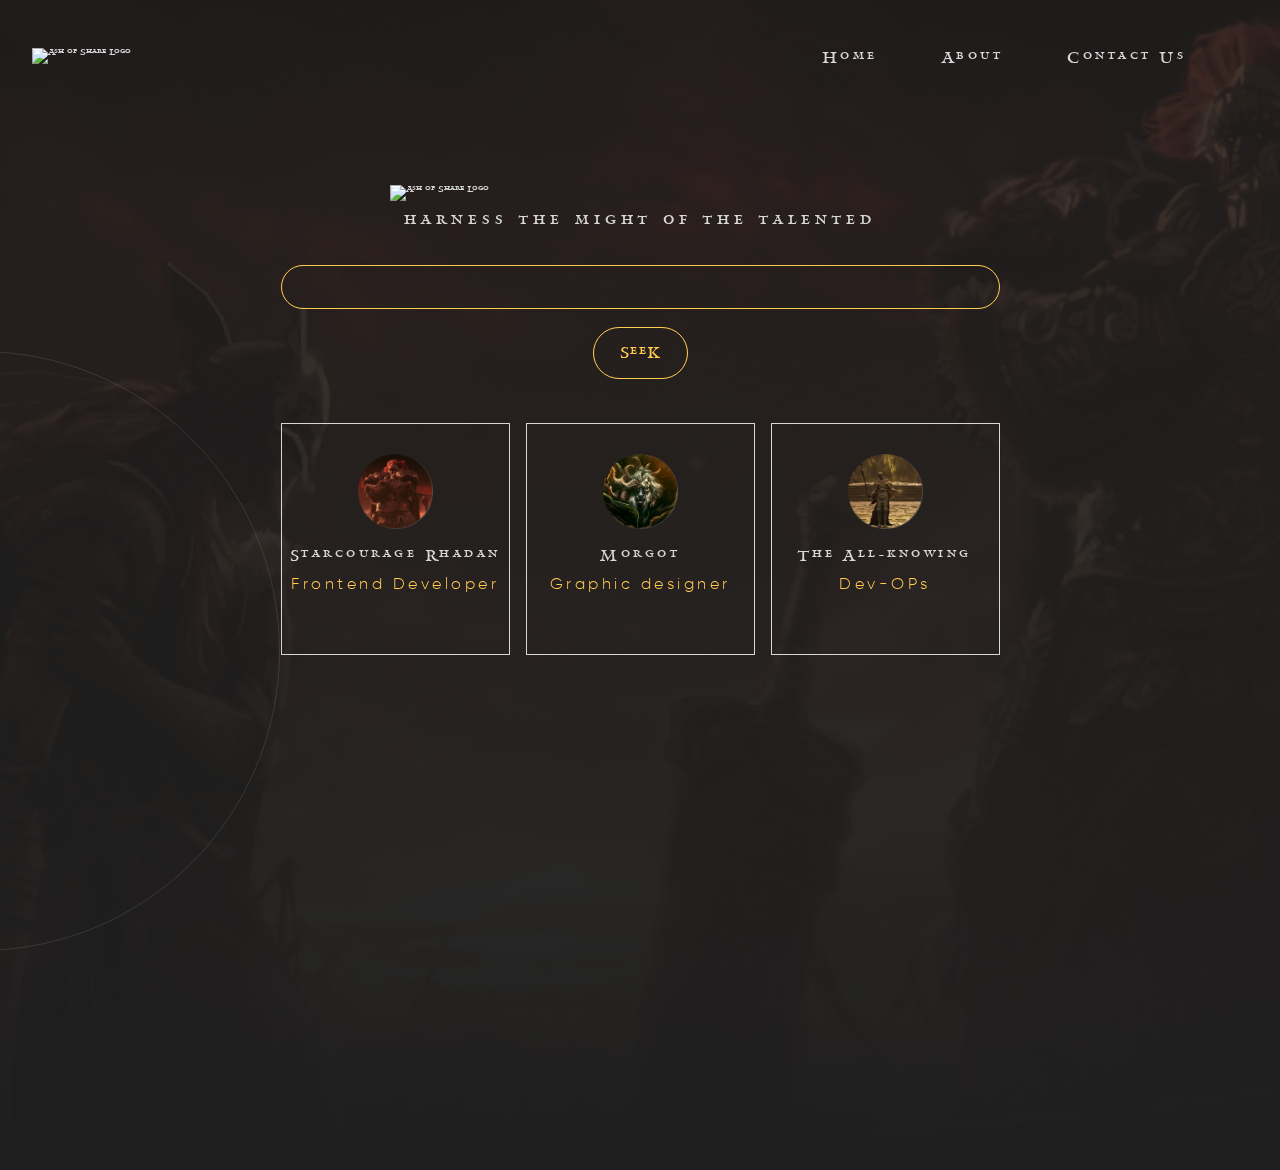
==== index.html @ 26b4a6cc "first commit" ====
<!DOCTYPE html>
<html lang="en">
  <head>
    <meta charset="UTF-8" />
    <meta http-equiv="X-UA-Compatible" content="IE=edge" />
    <meta name="viewport" content="width=device-width, initial-scale=1.0" />
    <link rel="stylesheet" href="fonts\Mantinia\stylesheet.css" />
    <link rel="stylesheet" href="fonts/Gilroy/stylesheet.css" />
    <link rel="stylesheet" href="style.css" />
    <title>Ash of Share</title>
  </head>
  <body>
    <div class="outter-container">
      
      
      
      
      
      <header class="main-header">
        <img
        src="imgs\Clip path groupggggg.svg"
        alt="Ash of Share Logo"
        class="header-logo"
        />
        <nav class="nav-header">
          <ul class="nav-links">
            <li><a href="#" class="nav-link">Home</a></li>
            <li><a href="#" class="nav-link">About</a></li>
            <li><a href="#" class="nav-link">Contact Us</a></li>
          </ul>
        </nav>
      </header>
      
      <main>
        <div class="shape"></div>
        <section class="hero-section container">
          <div class="inner-container">
            <div class="hero-logo-container">
              <img
                src="imgs\Clip path groupggggg.svg"
                alt="Ash of Share Logo"
                class="hero-img"
              />
              <p class="hero-text">harness the might of the talented</p>
            </div>
            <form class="hero-form">
              <input type="text" class="search-bar" />
              <input type="submit" value="SeeK" />
            </form>
            <div class="personas-container">
              <div class="grid grid--3-cols">
                <div class="persona">
                  <img class="persona-img" src="imgs/Person/Ellipse 4.png" />
                  <div class="persona-desc">
                    <p class="persona-name">Starcourage Rhadan</p>
                    <p class="persona-skill">Frontend Developer</p>
                  </div>
                </div>
                <div class="persona">
                  <img class="persona-img" src="imgs/Person/Ellipse 5.png" />
                  <div class="persona-desc">
                    <p class="persona-name">Morgot</p>
                    <p class="persona-skill">Graphic designer</p>
                  </div>
                </div>
                <div class="persona">
                  <img class="persona-img" src="imgs/Person/Ellipse 6.png" />
                  <div class="persona-desc">
                    <p class="persona-name">The All-knowing</p>
                    <p class="persona-skill">Dev-OPs</p>
                  </div>
                </div>
              </div>
            </div>
          </div>
        </section>
      </main>
    </div>
  </body>
</html>
---- fonts/Gilroy/stylesheet.css ----
/*! Generated by Font Squirrel (https://www.fontsquirrel.com) on March 19, 2023 */



@font-face {
    font-family: 'gilroyextrabold';
    src: url('gilroy-extrabold-webfont.woff2') format('woff2'),
         url('gilroy-extrabold-webfont.woff') format('woff');
    font-weight: normal;
    font-style: normal;

}




@font-face {
    font-family: 'gilroylight';
    src: url('gilroy-light-webfont.woff2') format('woff2'),
         url('gilroy-light-webfont.woff') format('woff');
    font-weight: normal;
    font-style: normal;

}
---- style.css ----
/*
---- 01- Typography System

-- Font Sizes (px)
10 / 12 / 14 / 16 / 18 / 20 / 24 / 30 / 36 / 44 / 52 / 62 / 74 / 86 / 98

-- font weight 
Default: 
medium: 
bold: 

--Line height
Default: 1
small: 
medium: 1.2
big: 

--letter-spacing
small: 1.5px
medium: 3.5px
large: 5px



---- 02 COLORS

- Primary: #FCC44D
- Tints: 

- Shades: 
- Accents: 
- Greys: 
#cdcdcd


---- 03 SHADOWS 

---- 04 BORDER-RADIUS
Default: 
medium: 
large: 100px


---- 05 WHITESPACE
padding: 
sml-whitespace: 1.2rem, 1.8rem
medium whitespace: 3.2rem 4.4rem
large-whitespace: 6.4rem


-Spacing system(px)
2 / 4 / 8 / 12 / 16 / 24 / 32 / 48 / 64 / 80 / 96 / 128
*/
html {
  font-size: 62.5%;
}
* {
  margin: 0;
  padding: 0;
  box-sizing: border-box;
}
body {
  line-height: 1;
  font-family: "mantiniaregular", sans-serif;
  overflow-x: hidden;
  color: #cdcdcd;
}
.container {
  margin: 0 auto;
  max-width: 120rem;
  padding: 0 3.2rem;
}
.grid {
  display: grid;
}
.grid--3-cols {
  grid-template-columns: repeat(3, 1fr);
  gap: 1.6rem;
}
input {
  display: block;
  border: none;
}
input:focus,
.btn:focus,
a:focus {
  outline: none;
}

/*****  ******/
/*****  ******/

.shape{
  width: 60rem;
  height: 60rem;
  top: 30%;
  left: -25%;
  border-radius: 50%;
  /* background-color: #cdcdcd; */
  border: 0.5px solid #cdcdcd23;
  position: absolute;
  z-index: -1;
}




.outter-container {
  background-image: 
  linear-gradient(0deg, #1D1D1D 0%, rgba(29, 29, 29, 0.85) 100%)
  ,url("imgs/Hero.png");
  filter: brightness(105%);
  background-size: cover;
  background-position: center;
  background-repeat: no-repeat;
  height: 130vh;
  position: relative;
}
.main-header {
  display: flex;
  align-items: center;
  padding: 3.2rem;
}

.header-logo {
  width: 20rem;
}

.nav-header {
  margin-left: auto;
  display: flex;
  align-items: center;
  padding: 1.4rem 6.2rem;
}
.nav-links {
  display: flex;
  align-items: center;
  list-style: none;
  gap: 6.4rem;
  font-size: 1.6rem;
  line-height: 1.2;
  transform: translateY(0.3rem);
}
.nav-link:link,
.nav-link:visited {
  text-decoration: none;
  color: #cdcdcd;
  letter-spacing: 3.5px;
  text-align: center;
}

/* HERO SECTION */

.hero-section {
  padding-top: 7.4rem;
}
.inner-container {
  display: grid;
  grid-template-columns: 1fr;
  justify-items: center;
  row-gap: 3.2rem;
  margin: 0 auto;
  max-width: fit-content;
}

.hero-img {
  width: 50rem;
  margin: 0 auto;
  display: block;
  margin-bottom: 1.2rem;
}
.hero-text {
  font-size: 2rem;
  color: #cdcdcd;
  text-align: center;
  font-weight: 500;
  letter-spacing: 5px;
}
.hero-form {
  display: flex;
  flex-direction: column;
  align-items: center;
  justify-content: center;
  width: 100%;
  gap: 1.8rem;
}
.search-bar {
  background-color: transparent;
  border: 1px solid #fcc44d;
  border-radius: 100px;
  width: 100%;
  padding: 1.2rem 0;
  color: #cdcdcd;
  text-indent: 1.6rem;
  font-size: 1.6rem;
}
input[type="submit"] {
  color: #fcc44d;
  background-color: transparent;
  cursor: pointer;
  border: 1px solid #fcc44d;
  border-radius: 100px;
  padding: 1.4rem 2.6rem;
  font-family: inherit;
  font-size: 1.6rem;
  letter-spacing: 1.5px;
}
/* PERSONAS-CONTAINER */
.personas-container {
    margin-top: 1.2rem;
}
.persona {
  display: flex;
  flex-direction: column;
  align-items: center;
  gap: 1.8rem;
  padding: 3rem 0.8rem;
  padding-bottom: 6rem;
  font-size: 1.6rem;
  letter-spacing: 3.5px;
  border: 1px solid #cdcdcd;
  text-align: center;
  line-height: 1.2;
}

.persona-img {
  width: 7.5rem;
}
.persona-name {
  margin-bottom: 0.8rem;
}
.persona-skill {
  font-family: "gilroylight";
  color: #fcc44d;
}
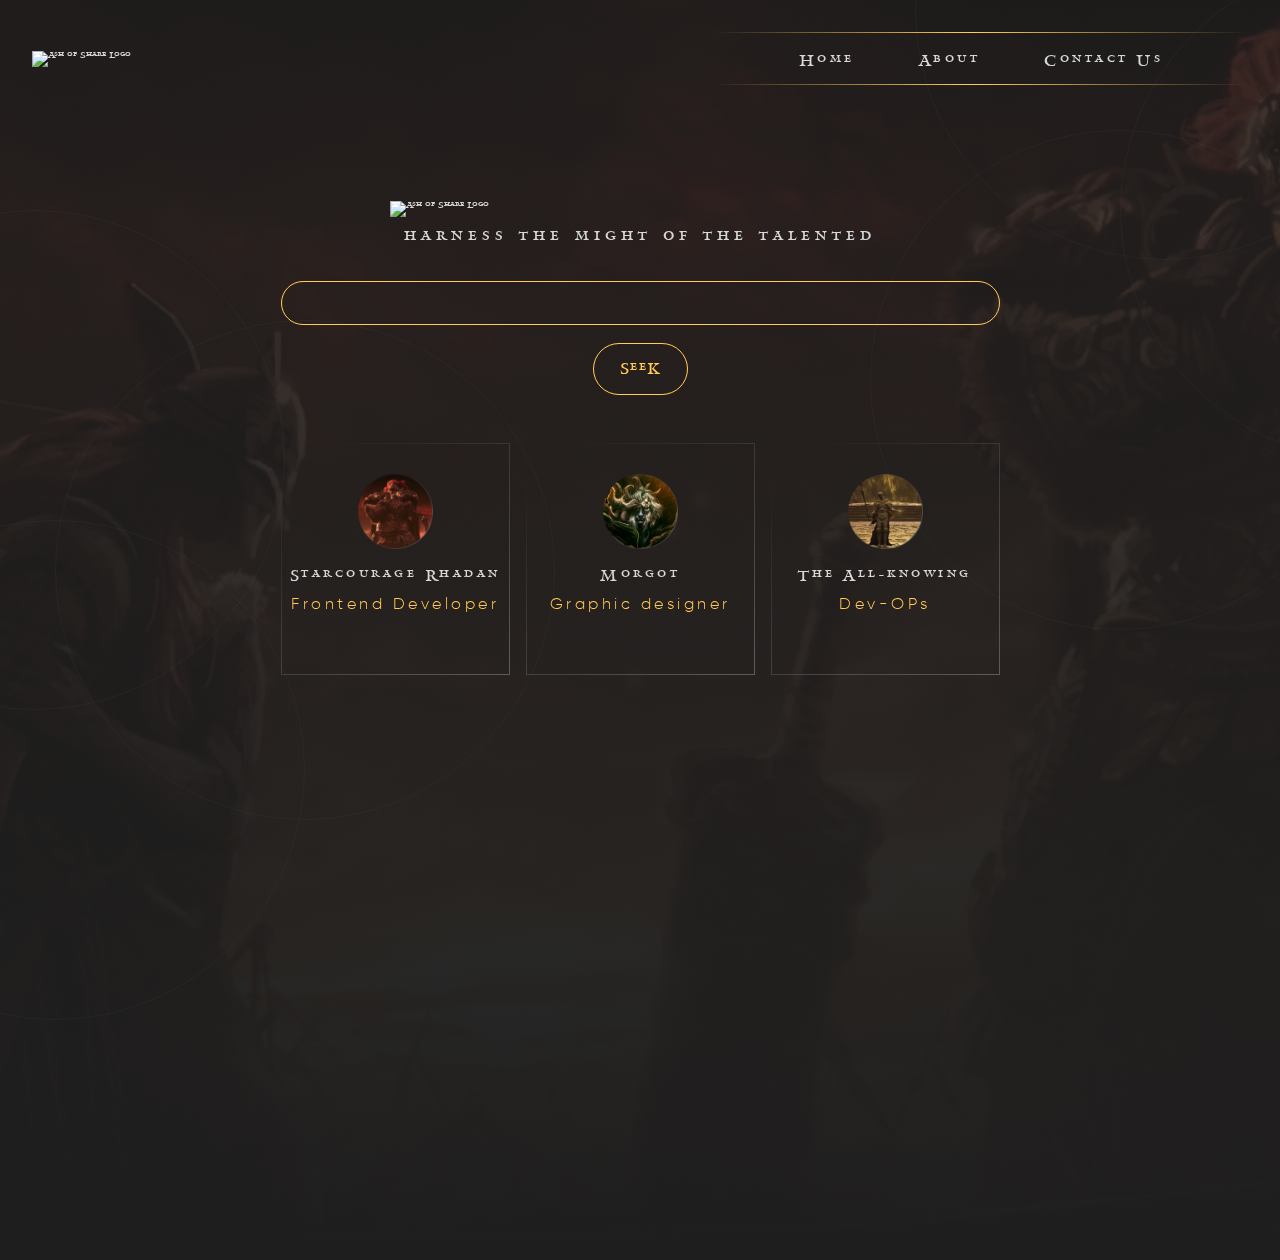
==== commit e961fdb1: "commit" ====
--- a/index.html
+++ b/index.html
@@ -11,16 +11,23 @@
   </head>
   <body>
     <div class="outter-container">
-      
-      
-      
-      
-      
+      <div class="shape-group-left">
+        <div class="shape shape--1"></div>
+        <div class="shape shape--2"></div>
+        <div class="shape shape--3"></div>
+      </div>
+
+      <div class="shape-group-right">
+        <div class="shape shape--1-r"></div>
+        <div class="shape shape--2-r"></div>
+        <div class="shape shape--3-r"></div>
+      </div>
+
       <header class="main-header">
         <img
-        src="imgs\Clip path groupggggg.svg"
-        alt="Ash of Share Logo"
-        class="header-logo"
+          src="imgs\Clip path groupggggg.svg"
+          alt="Ash of Share Logo"
+          class="header-logo"
         />
         <nav class="nav-header">
           <ul class="nav-links">
@@ -30,9 +37,8 @@
           </ul>
         </nav>
       </header>
-      
+
       <main>
-        <div class="shape"></div>
         <section class="hero-section container">
           <div class="inner-container">
             <div class="hero-logo-container">
--- a/style.css
+++ b/style.css
@@ -90,32 +90,59 @@
 /*****  ******/
 /*****  ******/
 
-.shape{
-  width: 60rem;
-  height: 60rem;
-  top: 30%;
-  left: -25%;
-  border-radius: 50%;
-  /* background-color: #cdcdcd; */
-  border: 0.5px solid #cdcdcd23;
-  position: absolute;
-  z-index: -1;
-}
-
-
-
-
 .outter-container {
-  background-image: 
-  linear-gradient(0deg, #1D1D1D 0%, rgba(29, 29, 29, 0.85) 100%)
-  ,url("imgs/Hero.png");
+  background-image: linear-gradient(
+      0deg,
+      #1d1d1d 0%,
+      rgba(29, 29, 29, 0.85) 100%
+    ),
+    url("imgs/Hero.png");
   filter: brightness(105%);
   background-size: cover;
   background-position: center;
   background-repeat: no-repeat;
-  height: 130vh;
+  height: 140vh;
   position: relative;
-}
+  overflow: clip;
+}
+.shape-group-left {
+  transform: translateY(2rem) translateX(-1.5rem);
+}
+.shape {
+  width: 50rem;
+  height: 50rem;
+  border-radius: 50%;
+  border: 1px solid rgba(255, 255, 255, 0.028);
+  position: absolute;
+  z-index: -1;
+}
+
+.shape--1 {
+  top: 19rem;
+  left: -20rem;
+}
+.shape--2 {
+  top: 30rem;
+  left: 7rem;
+}
+.shape.shape--3 {
+  top: 50rem;
+  left: -18rem;
+}
+
+.shape--1-r {
+  top: -24rem;
+  right: -13.5rem;
+}
+.shape--2-r {
+  top: -4rem;
+  right: -34rem;
+}
+.shape--3-r {
+  top: 13rem;
+  right: -9rem;
+}
+
 .main-header {
   display: flex;
   align-items: center;
@@ -130,7 +157,15 @@
   margin-left: auto;
   display: flex;
   align-items: center;
-  padding: 1.4rem 6.2rem;
+  padding: 1.6rem 8.4rem;
+  border: 1px solid;
+  border-image: linear-gradient(
+      270deg,
+      rgba(252, 196, 77, 0) 0%,
+      #fcc44d 51.86%,
+      rgba(252, 196, 77, 0) 100%
+    )
+    1;
 }
 .nav-links {
   display: flex;
@@ -152,7 +187,7 @@
 /* HERO SECTION */
 
 .hero-section {
-  padding-top: 7.4rem;
+  padding-top: 8.4rem;
 }
 .inner-container {
   display: grid;
@@ -207,7 +242,7 @@
 }
 /* PERSONAS-CONTAINER */
 .personas-container {
-    margin-top: 1.2rem;
+  margin-top: 1.6rem;
 }
 .persona {
   display: flex;
@@ -218,7 +253,13 @@
   padding-bottom: 6rem;
   font-size: 1.6rem;
   letter-spacing: 3.5px;
-  border: 1px solid #cdcdcd;
+  border: 0.8px solid;
+  border-image: linear-gradient(
+      322.33deg,
+      #585858 0%,
+      rgba(255, 255, 255, 0) 91.08%
+    )
+    1;
   text-align: center;
   line-height: 1.2;
 }
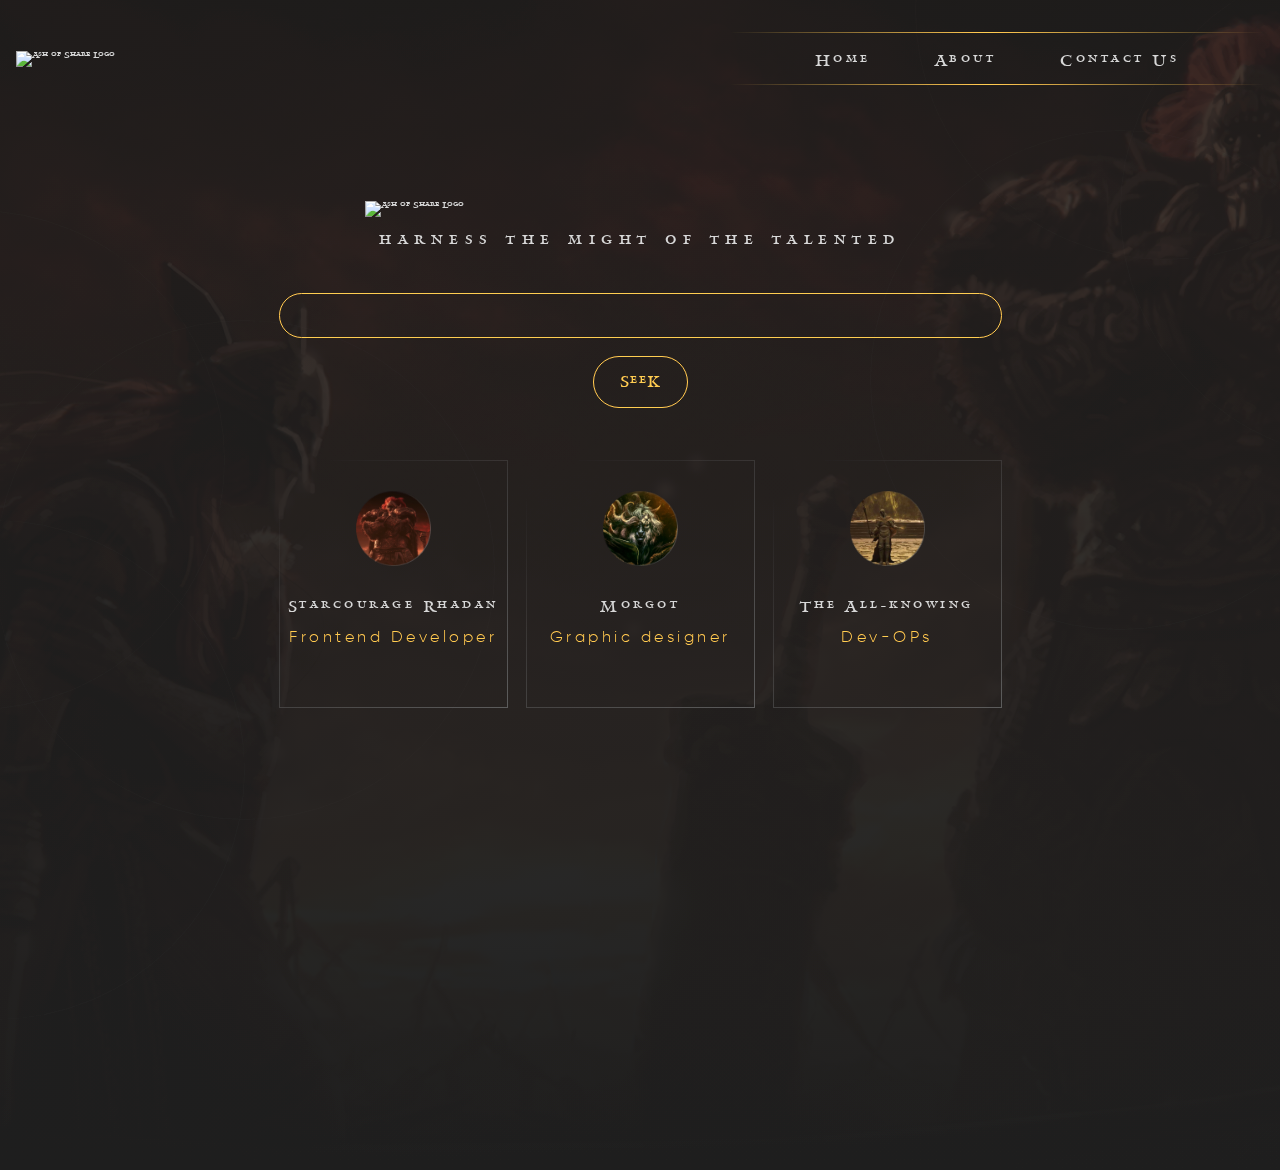
==== commit 284422c8: "commit" ====
--- a/index.html
+++ b/index.html
@@ -7,7 +7,9 @@
     <link rel="stylesheet" href="fonts\Mantinia\stylesheet.css" />
     <link rel="stylesheet" href="fonts/Gilroy/stylesheet.css" />
     <link rel="stylesheet" href="style.css" />
+    <link rel="stylesheet" href="queries.css" />
     <title>Ash of Share</title>
+    <script defer src="script.js"></script>
   </head>
   <body>
     <div class="outter-container">
@@ -36,6 +38,17 @@
             <li><a href="#" class="nav-link">Contact Us</a></li>
           </ul>
         </nav>
+        <button class="btn-mobile-nav">
+          <div class="open-btn">
+            <img src="imgs/Mobile icons/Claw_Marks 1 (1).png" alt="Claw" class="claw-1" />
+            <img src="imgs/Mobile icons/Claw_Marks 1 (1).png" alt="Claw" class="claw-2" />
+            <img src="imgs/Mobile icons/Claw_Marks 1 (1).png" alt="Claw" class="claw-3" />
+          </div>
+          <div class="close-btn">
+            <img src="imgs/Mobile icons/Claw_Marks 1 (1).png" alt="Claw" class="close-claw-1" />
+            <img src="imgs/Mobile icons/Claw_Marks 1 (1).png" alt="Claw" class="close-claw-2" />
+          </div>
+        </button>
       </header>
 
       <main>
@@ -49,8 +62,8 @@
               />
               <p class="hero-text">harness the might of the talented</p>
             </div>
-            <form class="hero-form">
-              <input type="text" class="search-bar" />
+            <form class="hero-form" action="#" name="search">
+              <input type="text" class="search-bar"  />
               <input type="submit" value="SeeK" />
             </form>
             <div class="personas-container">
--- a/style.css
+++ b/style.css
@@ -18,7 +18,7 @@
 --letter-spacing
 small: 1.5px
 medium: 3.5px
-large: 5px
+large: 6.5px
 
 
 
@@ -53,6 +53,7 @@
 */
 html {
   font-size: 62.5%;
+  overflow-x: hidden;
 }
 * {
   margin: 0;
@@ -75,7 +76,7 @@
 }
 .grid--3-cols {
   grid-template-columns: repeat(3, 1fr);
-  gap: 1.6rem;
+  gap: 1.8rem;
 }
 input {
   display: block;
@@ -86,6 +87,43 @@
 a:focus {
   outline: none;
 }
+
+/* MOBILE NAV BUTTON */
+.btn-mobile-nav{
+  background: none;
+  border: none;
+  cursor: pointer;
+  display: none;
+}
+.open-btn{
+  display: flex;
+  flex-direction: column;
+}
+.close-btn{
+  display: flex;
+  flex-direction: column;
+  display: none;
+}
+.claw-1 , .claw-2{
+  transform: rotateX(180deg);
+}
+.claw-2{
+  margin-top: -6px;
+}
+.claw-3{
+  margin-top: 4px;
+}
+
+.close-claw-1{
+  transform: rotate(56deg) rotateX(180deg);
+  position: relative;
+}
+.close-claw-2{
+  position: absolute;
+  transform: rotate(127deg) rotateX(180deg);
+}
+
+
 
 /*****  ******/
 /*****  ******/
@@ -101,9 +139,9 @@
   background-size: cover;
   background-position: center;
   background-repeat: no-repeat;
-  height: 140vh;
+  min-height: 130vh;
   position: relative;
-  overflow: clip;
+  overflow-y: clip;
 }
 .shape-group-left {
   transform: translateY(2rem) translateX(-1.5rem);
@@ -112,7 +150,7 @@
   width: 50rem;
   height: 50rem;
   border-radius: 50%;
-  border: 1px solid rgba(255, 255, 255, 0.028);
+  border: 1px solid rgba(255, 255, 255, 0.01);
   position: absolute;
   z-index: -1;
 }
@@ -146,7 +184,9 @@
 .main-header {
   display: flex;
   align-items: center;
-  padding: 3.2rem;
+  padding: 3.2rem 1.6rem;
+  justify-content: space-between;
+  position: relative;
 }
 
 .header-logo {
@@ -154,7 +194,6 @@
 }
 
 .nav-header {
-  margin-left: auto;
   display: flex;
   align-items: center;
   padding: 1.6rem 8.4rem;
@@ -166,6 +205,7 @@
       rgba(252, 196, 77, 0) 100%
     )
     1;
+    /* display: none; */
 }
 .nav-links {
   display: flex;
@@ -178,28 +218,28 @@
 }
 .nav-link:link,
 .nav-link:visited {
+  display: block;
   text-decoration: none;
   color: #cdcdcd;
   letter-spacing: 3.5px;
   text-align: center;
-}
-
+  width: 100%;
+}
 /* HERO SECTION */
 
 .hero-section {
-  padding-top: 8.4rem;
+  padding: 8.4rem 3.2rem;
 }
 .inner-container {
   display: grid;
   grid-template-columns: 1fr;
   justify-items: center;
-  row-gap: 3.2rem;
+  row-gap: 3.6rem;
   margin: 0 auto;
-  max-width: fit-content;
-}
-
+  width: fit-content;
+}
 .hero-img {
-  width: 50rem;
+  width: 55rem;
   margin: 0 auto;
   display: block;
   margin-bottom: 1.2rem;
@@ -209,7 +249,8 @@
   color: #cdcdcd;
   text-align: center;
   font-weight: 500;
-  letter-spacing: 5px;
+  letter-spacing: 6.5px;
+  line-height: 1.4;
 }
 .hero-form {
   display: flex;
@@ -224,7 +265,8 @@
   border: 1px solid #fcc44d;
   border-radius: 100px;
   width: 100%;
-  padding: 1.2rem 0;
+  height: 4.5rem;
+  /* padding: 1.2rem 0; */
   color: #cdcdcd;
   text-indent: 1.6rem;
   font-size: 1.6rem;
@@ -248,7 +290,7 @@
   display: flex;
   flex-direction: column;
   align-items: center;
-  gap: 1.8rem;
+  gap: 3.2rem;
   padding: 3rem 0.8rem;
   padding-bottom: 6rem;
   font-size: 1.6rem;
@@ -268,7 +310,7 @@
   width: 7.5rem;
 }
 .persona-name {
-  margin-bottom: 0.8rem;
+  margin-bottom: 1rem;
 }
 .persona-skill {
   font-family: "gilroylight";
--- a/queries.css
+++ b/queries.css
@@ -0,0 +1,214 @@
+/* BELOW 1400PX */
+@media (max-width: 87.5em) {
+  .shape-group-left {
+    transform: translateY(2rem) translateX(-7.5rem);
+  }
+}
+
+/* BELOW 1200PX */
+@media (max-width: 75em) {
+  .nav-header {
+    padding-left: 5rem;
+    padding-right: 5rem;
+  }
+}
+
+/* BELOW 1024PX */
+@media (max-width: 64em) {
+  .hero-section {
+    padding-top: 12rem;
+  }
+  .btn-mobile-nav {
+    display: block;
+    z-index: 999;
+  }
+  .nav-header {
+    background-color: rgba(26, 26, 26, 0.349);
+    position: absolute;
+    top: 0;
+    right: 0;
+    width: 60%;
+    border: none;
+    padding: 1.8rem 3.2rem;
+    backdrop-filter: blur(10px);
+
+    display: flex;
+    align-items: center;
+    justify-content: flex-start;
+    opacity: 0;
+    visibility: hidden;
+    pointer-events: none;
+  }
+  .nav-open .nav-header {
+    opacity: 1;
+    visibility: visible;
+    pointer-events: auto;
+  }
+  .nav-open .close-btn {
+    display: flex;
+  }
+  .nav-open .open-btn {
+    display: none;
+  }
+  .nav-links {
+    flex-direction: column;
+    align-items: flex-start;
+    padding-top: 4.2rem;
+    gap: 4.6rem;
+  }
+  .nav-link:link,
+  .nav-link:visited {
+    color: #fcc44d;
+    text-align: left;
+    font-size: 2rem;
+    padding-bottom: 1.2rem;
+  }
+  .nav-links li:nth-child(1),
+  .nav-links li:nth-child(2) {
+    border-bottom: 1px solid;
+    border-image: linear-gradient(
+      90deg,
+      #d2a444 0%,
+      rgba(210, 164, 68, 0) 85.4%
+    ) 1;
+  }
+  .nav-links li{
+    width: 100%;
+  }
+}
+
+/* BELOW 860PX */
+@media (max-width: 53.75em) {
+  .outter-container {
+    background-position: 30% 70%;
+  }
+  .shape {
+    width: 40rem;
+    height: 40rem;
+  }
+  .shape-group-left {
+    transform: translateY(2rem) translateX(-4.5rem);
+  }
+  .shape-group-right {
+    transform: translateY(2rem) translateX(-2.5rem);
+  }
+  .hero-img {
+    width: 50rem;
+  }
+  .hero-text {
+    letter-spacing: 5.5px;
+  }
+  .hero-form {
+    width: 95%;
+  }
+}
+/* BELOW 670PX */
+@media (max-width: 41.875em) {
+  .shape-group-left {
+    transform: translateY(12rem) translateX(-6.5rem);
+  }
+  .shape-group-right {
+    transform: translateY(2rem) translateX(1.5rem);
+  }
+
+  .hero-img {
+    width: 48rem;
+  }
+  .hero-text {
+    letter-spacing: 5px;
+    font-size: 1.8rem;
+  }
+  .grid--3-cols {
+    grid-template-columns: repeat(1, 1fr);
+    gap: 4.4rem;
+  }
+  .personas-container {
+    margin-top: 4rem;
+  }
+  .persona {
+    padding-bottom: 8rem;
+    padding-left: 3.2rem;
+    padding-right: 3.2rem;
+  }
+  .search-bar {
+    height: 4rem;
+  }
+  input[type="submit"] {
+    padding: 0.8rem 2rem;
+  }
+}
+
+/* BELOW 540PX */
+@media (max-width: 33.75em) {
+  .btn-mobile-nav img {
+    width: 5rem;
+  }
+  .header-logo {
+    width: 17rem;
+  }
+  .hero-img {
+    width: 40rem;
+  }
+  .hero-text {
+    letter-spacing: 3.5px;
+    font-size: 1.8rem;
+  }
+}
+/* BELOW 480PX */
+@media (max-width: 30em) {
+  .main-header {
+    padding-left: 1.6rem;
+    padding-right: 1.6rem;
+  }
+  .hero-img {
+    width: 34rem;
+  }
+  .hero-text {
+    letter-spacing: 2.5px;
+    font-size: 1.6rem;
+  }
+}
+/* BELOW 400PX */
+@media (max-width: 25em) {
+  .btn-mobile-nav img {
+    width: 4.5rem;
+  }
+  .header-logo {
+    width: 14rem;
+  }
+  .hero-img {
+    width: 29rem;
+  }
+  .hero-text {
+    font-size: 1.4rem;
+    letter-spacing: 2px;
+  }
+  .persona {
+    padding-bottom: 8rem;
+    padding-left: 2.4rem;
+    padding-right: 2.4rem;
+  }
+  .shape-group-left {
+    transform: translateY(18rem) translateX(-8.5rem);
+  }
+}
+
+/* BELOW 340PX */
+@media (max-width: 21.25em) {
+  .hero-img {
+    width: 22rem;
+  }
+  .hero-text {
+    letter-spacing: 1.5px;
+    
+  }
+  .header-logo {
+    width: 12rem;
+  }
+  .nav-links {
+    padding-top: 5.4rem;
+  }
+  .nav-header{
+    width: 70%;
+  }
+}
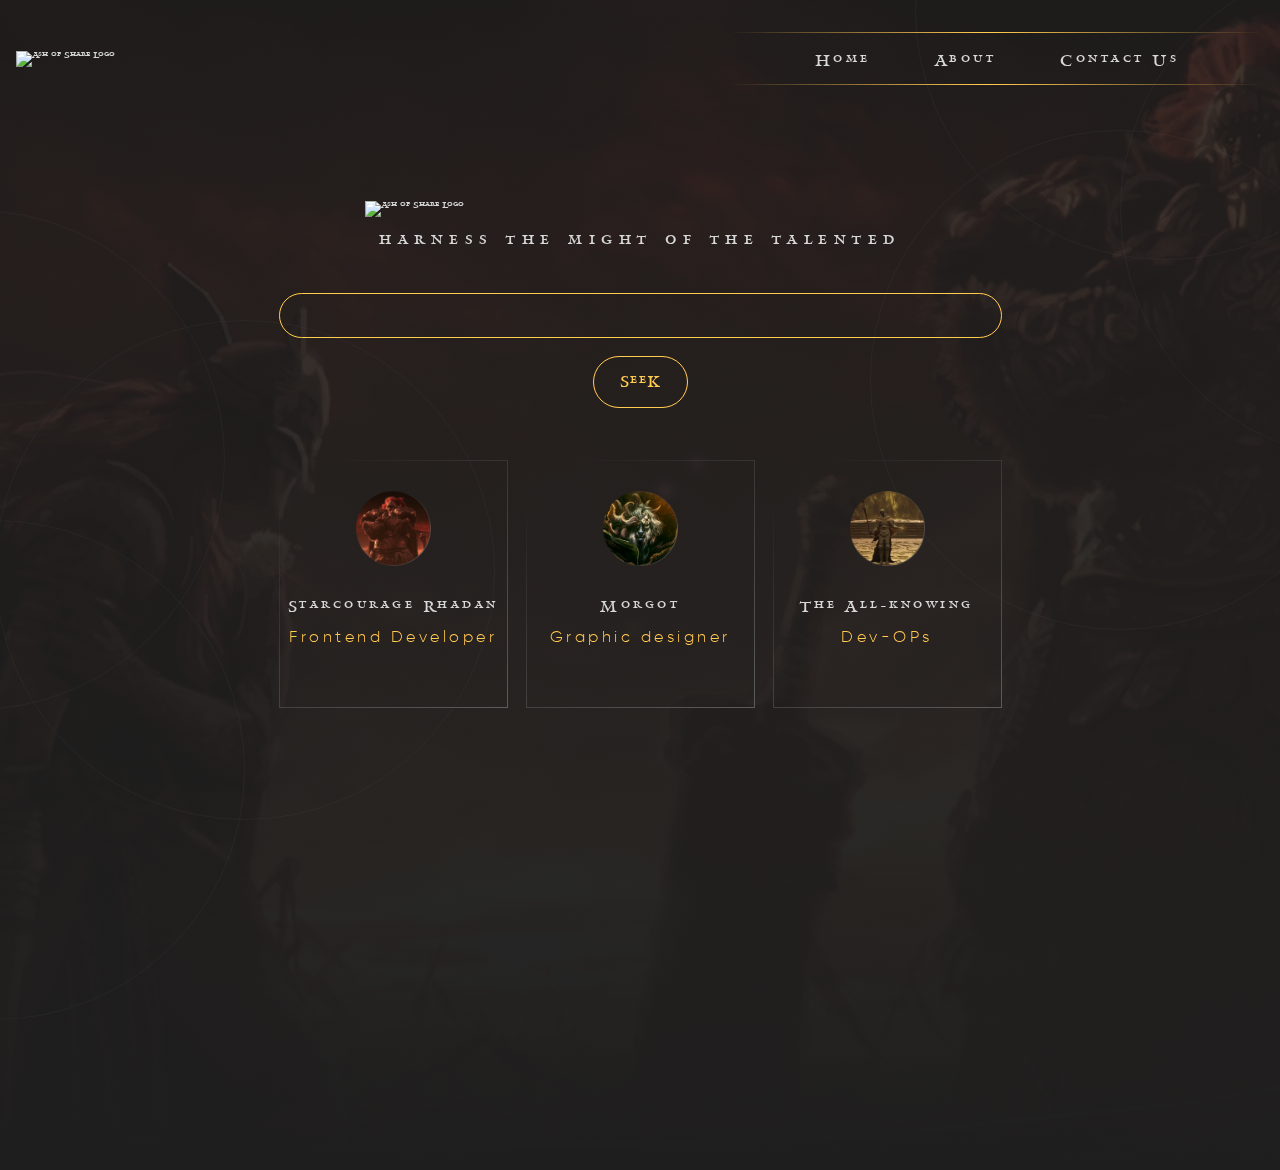
==== commit cfc87911: "ccccc" ====
--- a/index.html
+++ b/index.html
@@ -44,10 +44,6 @@
             <img src="imgs/Mobile icons/Claw_Marks 1 (1).png" alt="Claw" class="claw-2" />
             <img src="imgs/Mobile icons/Claw_Marks 1 (1).png" alt="Claw" class="claw-3" />
           </div>
-          <div class="close-btn">
-            <img src="imgs/Mobile icons/Claw_Marks 1 (1).png" alt="Claw" class="close-claw-1" />
-            <img src="imgs/Mobile icons/Claw_Marks 1 (1).png" alt="Claw" class="close-claw-2" />
-          </div>
         </button>
       </header>
 
@@ -62,8 +58,8 @@
               />
               <p class="hero-text">harness the might of the talented</p>
             </div>
-            <form class="hero-form" action="#" name="search">
-              <input type="text" class="search-bar"  />
+            <form class="hero-form" action="https://www.google.com/search" method="post" name="search-form">
+              <input id="search" type="text" class="search-bar"/>
               <input type="submit" value="SeeK" />
             </form>
             <div class="personas-container">
--- a/style.css
+++ b/style.css
@@ -55,6 +55,9 @@
   font-size: 62.5%;
   overflow-x: hidden;
 }
+::selection {
+  color: #fcc44d;
+}
 * {
   margin: 0;
   padding: 0;
@@ -89,41 +92,72 @@
 }
 
 /* MOBILE NAV BUTTON */
-.btn-mobile-nav{
+.btn-mobile-nav {
   background: none;
   border: none;
   cursor: pointer;
   display: none;
 }
-.open-btn{
+.open-btn {
   display: flex;
   flex-direction: column;
 }
-.close-btn{
-  display: flex;
-  flex-direction: column;
-  display: none;
-}
-.claw-1 , .claw-2{
+.claw-1,
+.claw-2 {
   transform: rotateX(180deg);
 }
-.claw-2{
+.claw-2 {
   margin-top: -6px;
 }
-.claw-3{
+.claw-3 {
   margin-top: 4px;
 }
 
-.close-claw-1{
+@keyframes close__btn-c1 {
+  0% {
+    transform: rotate(0) rotateX(0);
+  }
+  100% {
+    transform: rotate(56deg) rotateX(180deg);
+  }
+}
+@keyframes close__btn-c2 {
+  0% {
+    transform: rotate(0) rotateX(0);
+  }
+  100% {
+    transform: rotate(127deg) rotateX(180deg) translateY(-4px) translateX(-3px);
+  }
+}
+@keyframes NavHeaderOpen {
+  0% {
+    opacity: 0;
+  }
+  100% {
+    opacity: 1;
+    visibility: visible;
+    pointer-events: auto;
+  }
+}
+@keyframes NavHeaderClose {
+  0% {
+    opacity: 1;
+  }
+  100% {
+    opacity: 0;
+    visibility: hidden;
+    pointer-events: none;
+  }
+}
+
+/* .close-claw-1{
   transform: rotate(56deg) rotateX(180deg);
   position: relative;
 }
 .close-claw-2{
   position: absolute;
   transform: rotate(127deg) rotateX(180deg);
-}
-
-
+} */
 
 /*****  ******/
 /*****  ******/
@@ -150,9 +184,9 @@
   width: 50rem;
   height: 50rem;
   border-radius: 50%;
-  border: 1px solid rgba(255, 255, 255, 0.01);
+  border: 1px solid rgba(255, 255, 255, 0.03);
   position: absolute;
-  z-index: -1;
+  pointer-events: none;
 }
 
 .shape--1 {
@@ -205,7 +239,7 @@
       rgba(252, 196, 77, 0) 100%
     )
     1;
-    /* display: none; */
+  /* display: none; */
 }
 .nav-links {
   display: flex;
@@ -259,6 +293,7 @@
   justify-content: center;
   width: 100%;
   gap: 1.8rem;
+  /* background-color: aqua; */
 }
 .search-bar {
   background-color: transparent;
@@ -270,6 +305,8 @@
   color: #cdcdcd;
   text-indent: 1.6rem;
   font-size: 1.6rem;
+  min-width: 100%;
+  /* background-color: red; */
 }
 input[type="submit"] {
   color: #fcc44d;
--- a/queries.css
+++ b/queries.css
@@ -35,20 +35,33 @@
     display: flex;
     align-items: center;
     justify-content: flex-start;
+    
+    animation-name: NavHeaderClose;
+    animation-duration: 400ms;
+    animation-fill-mode: forwards;
+    backface-visibility: hidden;
+  }
+  .nav-open .nav-header {
+    animation-name: NavHeaderOpen;
+    animation-duration: 600ms;
+    animation-fill-mode: forwards;
+    backface-visibility: hidden;
+  }
+  .nav-open .open-btn {
+    transform: translateY(15px);
+  }
+  .nav-open .open-btn .claw-1 {
+    animation-name: close__btn-c1;
+    animation-duration: 300ms;
+    animation-fill-mode: forwards;
+  }
+  .nav-open .open-btn .claw-2 {
+    animation-name: close__btn-c2;
+    animation-duration: 300ms;
+    animation-fill-mode: forwards;
+  }
+  .nav-open .claw-3{
     opacity: 0;
-    visibility: hidden;
-    pointer-events: none;
-  }
-  .nav-open .nav-header {
-    opacity: 1;
-    visibility: visible;
-    pointer-events: auto;
-  }
-  .nav-open .close-btn {
-    display: flex;
-  }
-  .nav-open .open-btn {
-    display: none;
   }
   .nav-links {
     flex-direction: column;
@@ -67,12 +80,13 @@
   .nav-links li:nth-child(2) {
     border-bottom: 1px solid;
     border-image: linear-gradient(
-      90deg,
-      #d2a444 0%,
-      rgba(210, 164, 68, 0) 85.4%
-    ) 1;
-  }
-  .nav-links li{
+        90deg,
+        #d2a444 0%,
+        rgba(210, 164, 68, 0) 85.4%
+      )
+      1;
+  }
+  .nav-links li {
     width: 100%;
   }
 }
@@ -200,7 +214,6 @@
   }
   .hero-text {
     letter-spacing: 1.5px;
-    
   }
   .header-logo {
     width: 12rem;
@@ -208,7 +221,7 @@
   .nav-links {
     padding-top: 5.4rem;
   }
-  .nav-header{
+  .nav-header {
     width: 70%;
   }
 }
